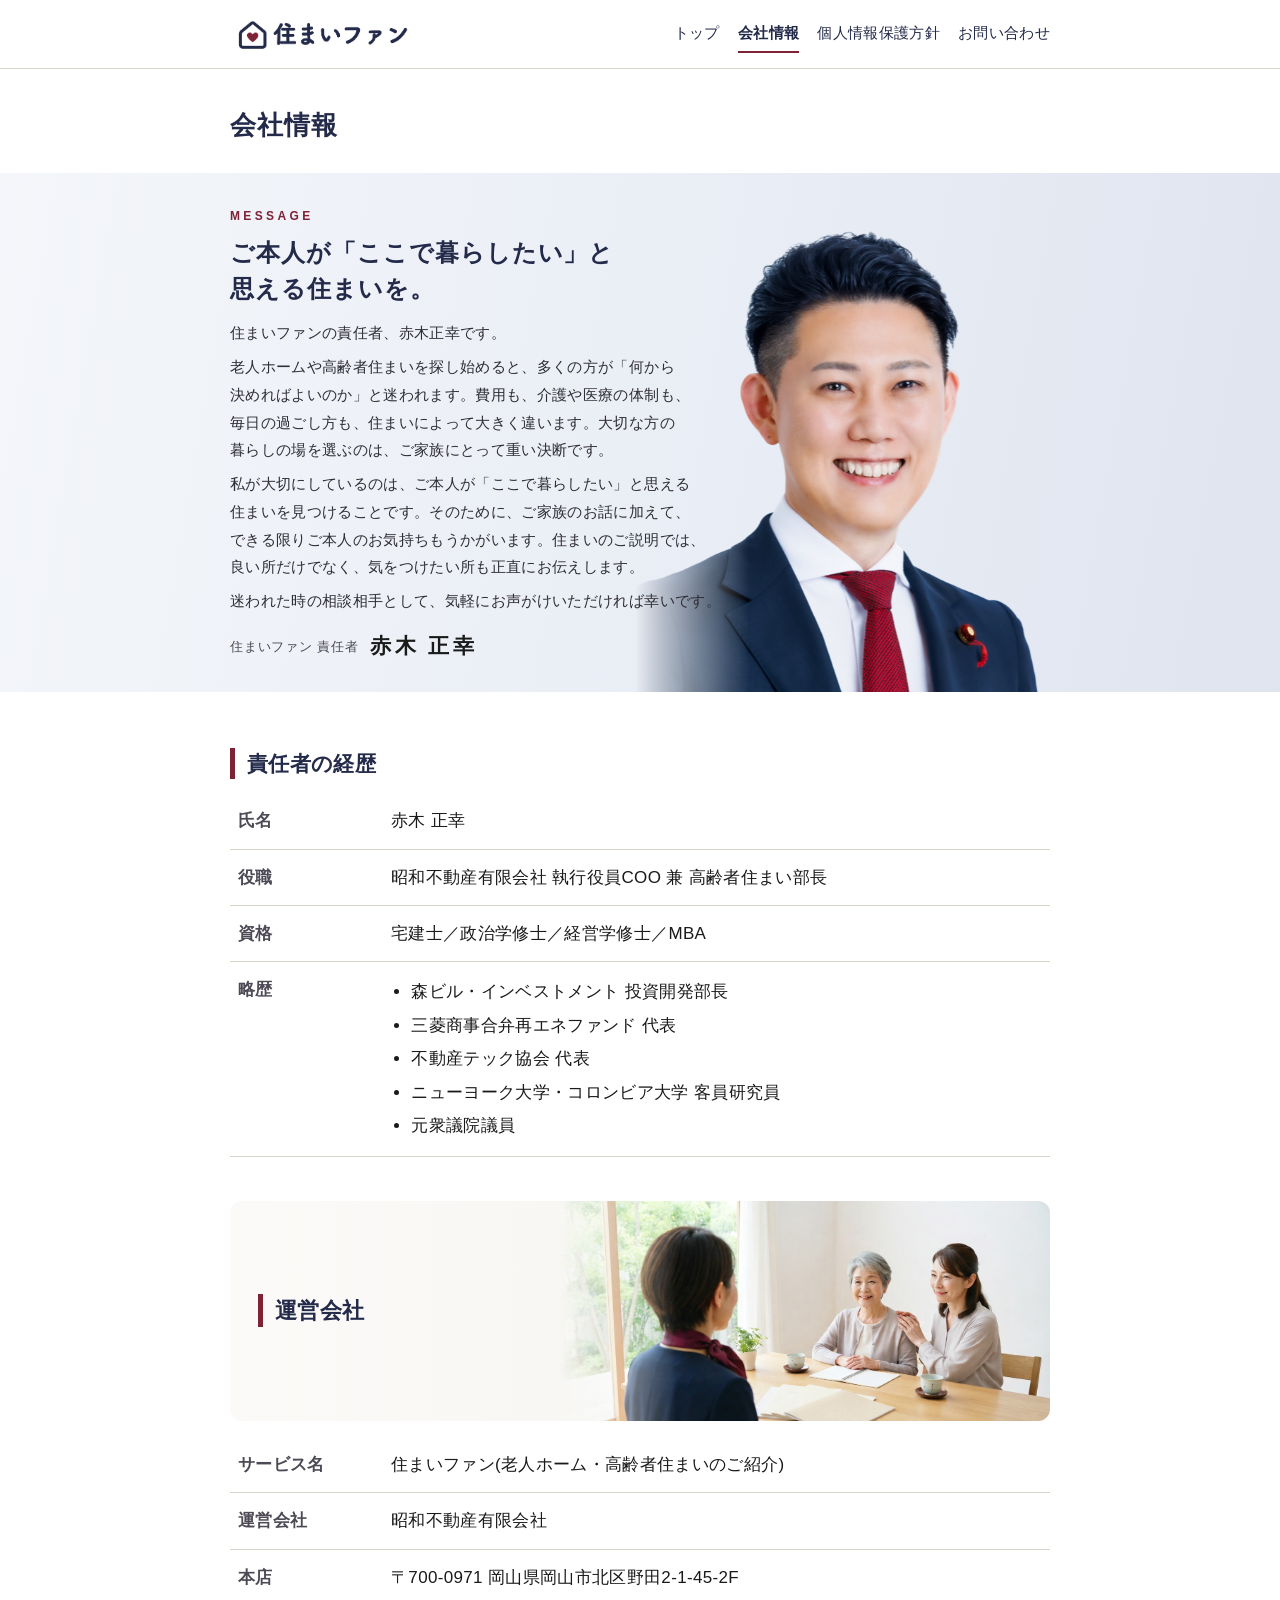
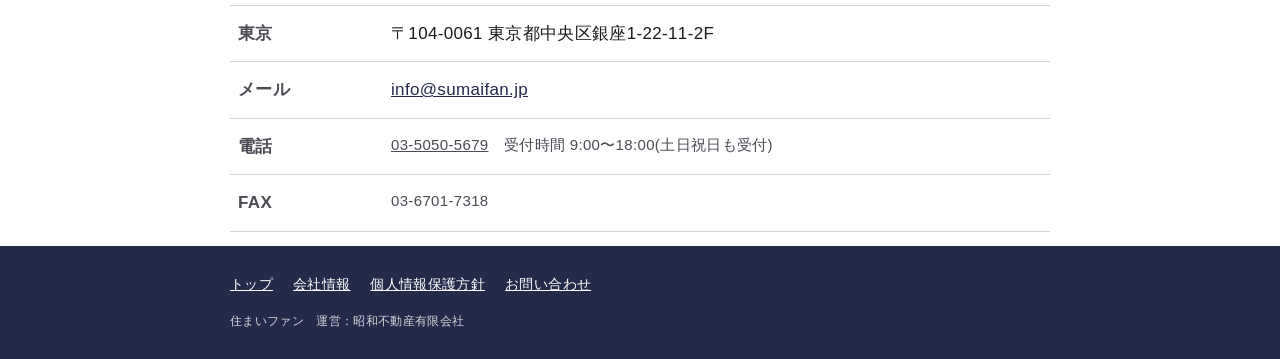
==== company.html @ d3104ee0 "住まいファン 公開(トップ・会社情報・個人情報保護方針・お問い合わせ)" ====
<!doctype html>
<html lang="ja">
<head>
<meta charset="utf-8">
<meta name="viewport" content="width=device-width,initial-scale=1">
<title>会社情報｜住まいファン</title>
<meta name="description" content="住まいファンを運営する昭和不動産有限会社の会社情報と、責任者の紹介です。">
<meta property="og:type" content="article">
<meta property="og:site_name" content="住まいファン">
<meta property="og:title" content="会社情報｜住まいファン">
<meta property="og:description" content="住まいファンを運営する昭和不動産有限会社の会社情報と、責任者の紹介です。">
<meta property="og:url" content="https://sumaifan.jp/company.html">
<meta property="og:image" content="https://sumaifan.jp/og.jpg">
<meta property="og:image:width" content="1200">
<meta property="og:image:height" content="630">
<meta property="og:locale" content="ja_JP">
<meta name="twitter:card" content="summary_large_image">
<link rel="icon" href="favicon.svg" type="image/svg+xml">
<link rel="stylesheet" href="style.css?v=h7">
</head>
<body>
<header class="site-header">
  <div class="wrap">
    <a class="brand" href="index.html"><img src="logo.png" alt="住まいファン" width="190" height="40"></a>
    <nav class="nav" aria-label="サイト内">
      <a href="index.html">トップ</a>
      <a href="company.html" aria-current="page">会社情報</a>
      <a href="privacy.html">個人情報保護方針</a>
      <a href="contact.html">お問い合わせ</a>
    </nav>
  </div>
</header>

<div class="page-title page-title-plain"><div class="wrap"><h1>会社情報</h1></div></div>

<section class="mb" aria-label="ごあいさつ">
  <div class="mb-in">
    <img class="mb-photo" src="akagi_bust.png" alt="責任者 赤木正幸の写真" width="733" height="735">
    <div class="mb-text">
      <span class="msg-label">MESSAGE</span>
      <h2 class="msg-lead"><span class="nw">ご本人が「ここで暮らしたい」と</span><span class="nw">思える住まいを。</span></h2>
      <div class="msg-body">
      <p>住まいファンの責任者、赤木正幸です。</p>
      <p>老人ホームや高齢者住まいを探し始めると、多くの方が「何から決めればよいのか」と迷われます。費用も、介護や医療の体制も、毎日の過ごし方も、住まいによって大きく違います。大切な方の暮らしの場を選ぶのは、ご家族にとって重い決断です。</p>
      <p>私が大切にしているのは、ご本人が「ここで暮らしたい」と思える住まいを見つけることです。そのために、ご家族のお話に加えて、できる限りご本人のお気持ちもうかがいます。住まいのご説明では、良い所だけでなく、気をつけたい所も正直にお伝えします。</p>
      <p>迷われた時の相談相手として、気軽にお声がけいただければ幸いです。</p>
      </div>
      <p class="msg-sign">住まいファン 責任者<b>赤木 正幸</b></p>
    </div>
  </div>
</section>

<main>
  <div class="wrap">

    <section>
      <h2>責任者の経歴</h2>
      <table class="info">
        <tr><th>氏名</th><td>赤木 正幸</td></tr>
        <tr><th>役職</th><td>昭和不動産有限会社 執行役員COO 兼 高齢者住まい部長</td></tr>
        <tr><th>資格</th><td>宅建士／政治学修士／経営学修士／MBA</td></tr>
        <tr><th>略歴</th><td>
          <ul>
            <li>森ビル・インベストメント 投資開発部長</li>
            <li>三菱商事合弁再エネファンド 代表</li>
            <li>不動産テック協会 代表</li>
            <li>ニューヨーク大学・コロンビア大学 客員研究員</li>
            <li>元衆議院議員</li>
          </ul>
        </td></tr>
      </table>
    </section>

    <section>
      <div class="photo-head photo-head-consult">
        <img src="consult.jpg" alt="相談員が、ご本人とご家族のお話をうかがっている様子" loading="lazy">
        <h2>運営会社</h2>
      </div>
      <table class="info">
        <tr><th>サービス名</th><td>住まいファン(老人ホーム・高齢者住まいのご紹介)</td></tr>
        <tr><th>運営会社</th><td>昭和不動産有限会社</td></tr>
        <tr><th>本店</th><td>〒700-0971 岡山県岡山市北区野田2-1-45-2F</td></tr>
        <tr><th>東京</th><td>〒104-0061 東京都中央区銀座1-22-11-2F</td></tr>
        <tr><th>メール</th><td><span data-m="cGoubmFmaWFtdXNAb2ZuaQ==">(メールアドレスは、ブラウザのJavaScriptを有効にすると表示されます)</span></td></tr>
        <tr><th>電話</th><td class="sub"><a href="tel:0350505679">03-5050-5679</a>　受付時間 9:00〜18:00(土日祝日も受付)</td></tr>
        <tr><th>FAX</th><td class="sub">03-6701-7318</td></tr>
      </table>
    </section>

  </div>
</main>

<footer class="site-footer">
  <div class="wrap">
    <nav aria-label="フッター">
      <a href="index.html">トップ</a>
      <a href="company.html">会社情報</a>
      <a href="privacy.html">個人情報保護方針</a>
      <a href="contact.html">お問い合わせ</a>
    </nav>
    <small>住まいファン　運営：昭和不動産有限会社</small>
  </div>
</footer>
<script src="mail.js?v=2"></script>
</body>
</html>
---- style.css ----
:root{
  --navy:#232a4a;
  --wine:#7e2236;
  --cream:#f6f1e7;
  --ink:#1a1a1a;
  --sub:#4d4a55;
  --line:#d9d4ca;
  --bg:#ffffff;
}
*{box-sizing:border-box}
html{-webkit-text-size-adjust:100%}
body{margin:0;background:var(--bg);color:var(--ink);
  font-family:"Hiragino Sans","Hiragino Kaku Gothic ProN","Noto Sans JP","Yu Gothic",Meiryo,sans-serif;
  font-size:17px;line-height:1.85;letter-spacing:.02em}
a{color:var(--navy)}
img{max-width:100%;height:auto}
.wrap{max-width:860px;margin:0 auto;padding:0 20px}

/* ヘッダー */
.site-header{border-bottom:1px solid var(--line);background:#fff}
.site-header .wrap{display:flex;align-items:center;justify-content:space-between;gap:10px 16px;padding-top:14px;padding-bottom:14px;flex-wrap:wrap}
.brand{display:block;line-height:0}
.brand img{height:40px;width:auto}
.nav{display:flex;gap:4px 18px;flex-wrap:wrap;font-size:15px}
.nav a{text-decoration:none;color:var(--navy);padding:4px 0;border-bottom:2px solid transparent}
.nav a[aria-current="page"]{border-bottom-color:var(--wine);font-weight:600}

/* 見出しの帯 */
.hero{background:var(--navy);color:#fff;position:relative;overflow:hidden}
.hero::after{content:"";position:absolute;right:0;top:0;bottom:0;width:10px;background:var(--wine)}
.hero .wrap{padding-top:44px;padding-bottom:44px}
.hero .svc{color:#f1cdd3;font-size:15px;letter-spacing:.08em;margin:0 0 8px}
.hero h1{font-size:28px;line-height:1.5;margin:0 0 12px;letter-spacing:.04em}
.hero p{margin:0;opacity:.95}
.nw{display:inline-block}
.page-title{background:var(--cream);border-bottom:1px solid var(--line)}
.page-title .wrap{padding-top:28px;padding-bottom:24px}
.page-title h1{margin:0;font-size:26px;color:var(--navy);letter-spacing:.04em}

/* 本文 */
main{padding:12px 0 56px}
section{margin-top:40px}
h2{font-size:21px;color:var(--navy);margin:0 0 14px;padding-left:12px;border-left:5px solid var(--wine);line-height:1.5}
h3{font-size:18px;color:var(--navy);margin:28px 0 8px}
p{margin:0 0 14px}
ul,ol{margin:0 0 14px;padding-left:1.5em}
li{margin:2px 0}

/* 相談の流れ */
.steps{list-style:none;padding:0;margin:0;counter-reset:s;display:grid;gap:10px}
.steps li{counter-increment:s;display:flex;gap:14px;align-items:flex-start;background:var(--cream);border-radius:8px;padding:14px 16px;margin:0}
.steps li::before{content:counter(s);flex:0 0 32px;height:32px;border-radius:50%;background:var(--navy);color:#fff;font-weight:700;display:flex;align-items:center;justify-content:center;font-size:15px;margin-top:2px}
.steps b{display:block;color:var(--navy)}

/* 表 */
table.info{width:100%;border-collapse:collapse;margin:0 0 14px}
table.info th,table.info td{border-bottom:1px solid var(--line);padding:12px 8px;text-align:left;vertical-align:top}
table.info th{width:9em;color:var(--sub);font-weight:600;white-space:nowrap}
table.info ul{margin:0;padding-left:1.2em}

/* 連絡先の箱 */
.contact-box{border:2px solid var(--navy);border-radius:10px;padding:20px 22px;margin:0 0 14px}
.contact-box dl{margin:0;display:grid;grid-template-columns:auto 1fr;gap:6px 18px}
.contact-box dt{color:var(--sub);font-weight:600}
.contact-box dd{margin:0;font-size:19px;word-break:break-all}
.contact-box dd.small{font-size:16px}

.note{font-size:15px;color:var(--sub)}

/* 公開前に埋める所の印 */
.todo{background:#fff3b0;color:#5a4500;border:1px dashed #c9a400;border-radius:3px;padding:0 4px;font-size:.92em}

/* フッター */
.site-footer{background:var(--navy);color:#fff;font-size:14px}
.site-footer .wrap{padding-top:26px;padding-bottom:26px}
.site-footer nav{display:flex;flex-wrap:wrap;gap:6px 20px;margin-bottom:10px}
.site-footer a{color:#fff}
.site-footer small{opacity:.8}

@media (max-width:600px){
  body{font-size:16px}
  .wrap{padding:0 16px}
  .brand img{height:32px}
  .hero h1{font-size:23px}
  .page-title h1{font-size:22px}
  h2{font-size:19px}
  table.info th,table.info td{display:block;width:auto;white-space:normal;padding:4px 4px}
  table.info th{padding-top:12px;border-bottom:none}
  .contact-box{padding:16px}
  .contact-box dl{grid-template-columns:1fr;gap:0}
  .contact-box dd{margin-bottom:10px}
}

/* 写真入りの見出し(10/20) */
.hero-photo{background:#2b3150 url(hero.jpg) center right/cover no-repeat}
.hero-photo::before{content:"";position:absolute;inset:0;background:linear-gradient(90deg,rgba(35,42,74,.88) 0%,rgba(35,42,74,.72) 42%,rgba(35,42,74,.15) 75%,rgba(35,42,74,0) 100%)}
.hero-photo .wrap{position:relative;z-index:1;padding-top:72px;padding-bottom:72px}
.hero-photo h1,.hero-photo p{max-width:30em;text-shadow:0 1px 3px rgba(0,0,0,.25)}

/* 流れの絵 */
.ico{width:30px;height:30px;flex:0 0 30px;fill:none;stroke:var(--navy);stroke-width:1.7;stroke-linecap:round;stroke-linejoin:round}
.ico .ac{fill:var(--wine);stroke:none}
.steps li{align-items:center}
.steps li .ico{margin-left:-2px}

/* 3つの欄(横長の段) */
.cards{display:grid;grid-template-columns:1fr;gap:12px}
.card{display:flex;gap:18px;align-items:flex-start;background:#fff;border:1px solid var(--line);border-left:5px solid var(--wine);border-radius:10px;padding:18px 20px}
.card .ico{width:40px;height:40px;flex:0 0 40px;stroke:var(--wine);margin-top:2px}
.card h3{margin:0 0 6px;font-size:18px;line-height:1.5;color:var(--navy)}
.card p{margin:0;font-size:16px;line-height:1.8}

/* 連絡先の帯 */
.band{background:var(--cream);border-radius:12px;padding:28px 24px}
.band .contact-box{background:#fff}

@media (max-width:600px){
  .hero-photo{background-position:70% center}
  .hero-photo::before{background:linear-gradient(180deg,rgba(35,42,74,.62) 0%,rgba(35,42,74,.5) 100%)}
  .hero-photo .wrap{padding-top:48px;padding-bottom:48px}
  .card{gap:14px;padding:16px}
  .card .ico{width:32px;height:32px;flex-basis:32px}
  .band{padding:22px 16px}
}

/* 流れ(つながった形。10/20) */
.flow{list-style:none;margin:8px 0 0;padding:0;counter-reset:f;position:relative}
.flow li{counter-increment:f;position:relative;padding:0 0 22px 56px;margin:0}
.flow li::before{content:counter(f);position:absolute;left:0;top:0;width:36px;height:36px;border-radius:50%;background:#fff;border:2px solid var(--wine);color:var(--wine);font-weight:700;font-size:16px;display:flex;align-items:center;justify-content:center;z-index:1}
.flow li::after{content:"";position:absolute;left:17px;top:36px;bottom:0;width:2px;background:#e3c9ce}
.flow li:last-child{padding-bottom:0}
.flow li:last-child::after{display:none}
.flow b{display:block;color:var(--navy);font-size:17px;line-height:1.5;padding-top:5px;margin-bottom:2px}
.flow div{color:#3c3a44}

/* 明るい写真の見出し(10/20) */
.hero-light{position:relative;background:#f7f5f0 url(hero.jpg) right center/cover no-repeat;overflow:hidden}
.hero-light::before{content:"";position:absolute;inset:0;background:linear-gradient(90deg,rgba(255,255,255,.94) 0%,rgba(255,255,255,.86) 38%,rgba(255,255,255,.25) 64%,rgba(255,255,255,0) 80%)}
.hero-light .wrap{position:relative;z-index:1;padding-top:72px;padding-bottom:72px}
.hero-light .svc{color:var(--wine);font-size:15px;letter-spacing:.08em;margin:0 0 8px;font-weight:600}
.hero-light h1{font-size:30px;line-height:1.5;margin:0 0 14px;letter-spacing:.04em;color:var(--navy);max-width:16em}
.hero-light p{margin:0;max-width:27em;color:#2f2d36}
@media (max-width:600px){
  .hero-light{background:#fff url(hero.jpg) center bottom/100% auto no-repeat}
  .hero-light::before{background:linear-gradient(180deg,#fff 0%,#fff 55%,rgba(255,255,255,0) 72%)}
  .hero-light .wrap{padding-top:36px;padding-bottom:62vw}
  .hero-light h1{font-size:23px}
  .flow li{padding-left:50px}
}

/* 流れ(同じ大きさの枠を並べる。LIFULL介護の形を参考。10/20) */
.flow-cards{list-style:none;margin:8px 0 0;padding:0;display:grid;grid-template-columns:repeat(3,1fr);gap:14px}
.flow-cards li{margin:0;background:#fff;border:1px solid var(--line);border-radius:10px;padding:16px 16px 18px;display:flex;flex-direction:column}
.flow-cards .no{align-self:flex-start;background:var(--wine);color:#fff;font-size:12px;font-weight:700;letter-spacing:.08em;border-radius:4px;padding:2px 8px;margin-bottom:10px}
.flow-cards b{color:var(--navy);font-size:17px;line-height:1.5;margin-bottom:6px}
.flow-cards p{margin:0;font-size:15px;line-height:1.75;color:#3c3a44}
@media (max-width:760px){.flow-cards{grid-template-columns:repeat(2,1fr)}}
@media (max-width:600px){.flow-cards{grid-template-columns:1fr;gap:10px}.flow-cards li{padding:14px 16px}}

/* 3つのステップ(スーモカウンター・楽天銀行の形を参考。10/20) */
.step3{list-style:none;margin:10px 0 0;padding:0;display:grid;grid-template-columns:1fr 1fr 1fr;gap:34px}
.step3 li{position:relative;margin:0;background:#fff;border:1px solid var(--line);border-radius:12px;padding:20px 18px;text-align:center}
.step3 li:not(:last-child)::after{content:"";position:absolute;right:-24px;top:50%;width:14px;height:14px;border-top:3px solid var(--wine);border-right:3px solid var(--wine);transform:translateY(-50%) rotate(45deg)}
.step3 .n{display:inline-flex;align-items:center;justify-content:center;width:34px;height:34px;border-radius:50%;background:var(--wine);color:#fff;font-weight:700;font-size:16px}
.step3 b{display:block;margin:8px 0 6px;color:var(--navy);font-size:19px}
.step3 p{margin:0;font-size:15px;line-height:1.75;text-align:left;color:#3c3a44}
.after{margin:16px 0 0;padding:12px 16px;background:var(--cream);border-radius:8px;font-size:15px}
@media (max-width:600px){
  .step3{grid-template-columns:1fr;gap:30px}
  .step3 li:not(:last-child)::after{right:auto;left:50%;top:auto;bottom:-22px;transform:translateX(-50%) rotate(135deg)}
}

/* ステップの後の写真(10/20) */
.photo-band{margin:40px 0 0}
.photo-band img{display:block;width:100%;height:auto;aspect-ratio:1376/606;object-fit:cover;border-radius:12px}
@media (max-width:600px){.photo-band{margin-top:32px}.photo-band img{aspect-ratio:4/3;object-position:30% center}}

/* 3つの段をまとめる見出しの帯(写真入り。10/20) */
.promise-head{position:relative;height:220px;border-radius:12px;overflow:hidden;background:#f3efe8 url(family_walk.jpg) 70% 40%/cover no-repeat;margin-bottom:16px;display:flex;align-items:center}
.promise-head::before{content:"";position:absolute;inset:0;background:linear-gradient(90deg,rgba(255,255,255,.93) 0%,rgba(255,255,255,.8) 30%,rgba(255,255,255,0) 52%)}
.promise-head h2{position:relative;margin:0 0 0 28px;border-left:5px solid var(--wine);padding-left:12px;font-size:22px}
@media (max-width:600px){
  .promise-head{height:auto;flex-direction:column;align-items:stretch;background:none}
  .promise-head::before{display:none}
  .promise-head h2{margin:0 0 12px;font-size:19px}
  .promise-head::after{content:"";display:block;height:170px;border-radius:12px;background:url(family_walk.jpg) 70% 40%/cover no-repeat}
}

/* 連絡先の帯(LIFULL介護・笑美面・スーモカウンター・ベリーベストの形を参考。10/20) */
.cta{background:var(--cream);border-top:1px solid var(--line);margin-top:48px}
.cta .wrap{padding-top:44px;padding-bottom:44px}
.cta h2{text-align:center;border:none;padding:0;font-size:24px;margin-bottom:10px}
.cta-lead{text-align:center;margin:0 auto 24px;max-width:42em}
.cta-grid{display:grid;grid-template-columns:1fr 1fr;gap:18px}
.cta-card{background:#fff;border:1px solid var(--line);border-radius:12px;padding:22px 22px 24px;display:flex;flex-direction:column;align-items:center;text-align:center}
.cta-tag{background:#f6e7ea;color:var(--wine);font-size:13px;font-weight:700;border-radius:999px;padding:3px 12px}
.cta-card h3{display:flex;align-items:center;gap:8px;margin:12px 0 8px;font-size:19px;color:var(--navy)}
.cta-ico{width:24px;height:24px;fill:none;stroke:var(--wine);stroke-width:1.8;stroke-linecap:round;stroke-linejoin:round}
.cta-main{margin:0 0 4px;font-size:19px;font-weight:600;word-break:break-all}
.cta-tel{font-size:28px;letter-spacing:.04em;color:var(--navy)}
.cta-sub{margin:0;font-size:14px;color:var(--sub)}
.cta-btn{margin-top:auto;display:block;width:100%;max-width:280px;background:var(--wine);color:#fff;text-decoration:none;font-weight:700;border-radius:999px;padding:12px 16px}
.cta-card p:last-of-type{margin-bottom:18px}
.cta-btn:hover{opacity:.9}
.cta .note{text-align:center;margin:20px 0 0}
main{padding-bottom:0}
@media (max-width:600px){
  .cta .wrap{padding-top:32px;padding-bottom:32px}
  .cta h2{font-size:20px}
  .cta-lead{text-align:left}
  .cta-lead br.pc{display:none}
  .cta-grid{grid-template-columns:1fr}
  .cta-tel{font-size:25px}
}

/* メールを主にし、電話は1行に控える(笑美面の問い合わせページ・スーモカウンターの形を参考。10/20) */
.cta-mail{max-width:520px;margin:0 auto;background:#fff;border:1px solid var(--line);border-radius:12px;padding:24px 22px 26px;display:flex;flex-direction:column;align-items:center;text-align:center}
.cta-mail h3{display:flex;align-items:center;gap:8px;margin:12px 0 8px;font-size:20px;color:var(--navy)}
.cta-mail .cta-main{margin-bottom:18px}
.cta-tel-line{text-align:center;margin:18px 0 0;font-size:14px;color:var(--sub)}
.cta-tel-line a{color:var(--sub)}

/* 電話は枠を残し、メールより控えめに見せる(10/20) */
.cta-tag-sub{background:#eef0f4;color:var(--sub)}
.cta-card-sub .cta-main{font-size:19px;color:var(--ink)}
.cta-btn-sub{background:#fff;color:var(--wine);border:2px solid var(--wine);padding:10px 16px}

/* 入居後の一文を、3つのステップに続く段として見せる(笑美面の「STEP 7 ご入居後サポート」を参考。10/20) */
.after-box{position:relative;margin-top:20px;display:flex;align-items:center;gap:18px;background:#fff;border:2px solid var(--wine);border-radius:12px;padding:18px 22px}
.after-box::before{content:none;position:absolute;left:50%;top:-24px;width:14px;height:14px;border-top:3px solid var(--wine);border-right:3px solid var(--wine);transform:translateX(-50%) rotate(135deg)}
.after-tag{flex:0 0 auto;background:var(--wine);color:#fff;font-weight:700;font-size:15px;border-radius:999px;padding:6px 16px}
.after-box b{display:block;color:var(--navy);font-size:19px;margin-bottom:2px}
.after-box p{margin:0;font-size:15px;line-height:1.75;color:#3c3a44}
@media (max-width:600px){
  .after-box{flex-direction:column;align-items:flex-start;gap:10px;padding:16px}
  .after-box{margin-top:30px}
  .after-box::before{content:"";top:-22px}
}
.after-box>p{font-size:17px;font-weight:600;color:var(--navy);line-height:1.7}

/* 全体の微修正(10/20) */
/* 日本語を文節の切れ目で折り返す(「ご/本人」「日時/は」のような折れ方を防ぐ) */
h1,h2,h3,p,li,dd,b{word-break:auto-phrase;text-wrap:pretty}
/* 角の丸みをそろえる */
.flow-cards li,.card,.step3 li,.after-box,.cta-card,.promise-head,.hero-light{border-radius:12px}
.hero-light{border-radius:0}
/* 一番上の文の幅を広げ、折り返しを減らす */
.hero-light p{max-width:30em}
/* 3つのステップ：枠の中を少し広くし、矢印の間を詰める */
.step3{gap:28px}
.step3 li{padding:20px 16px}
.step3 li:not(:last-child)::after{right:-21px}
/* 3つの段：左の線を細く */
.card{border-left-width:4px}
/* 見出しの上の余白をそろえる */
section{margin-top:44px}
.promise{margin-top:40px}
@media (max-width:600px){
  .nav{gap:4px 14px;font-size:14px}
  section{margin-top:36px}
}
/* 幅の狭い枠の中は、文節で折ると行が短く切れすぎるため、通常の折り返しにする */
.step3 p,.card p,.cta-card p{word-break:normal;text-wrap:wrap}

/* 会社情報：ごあいさつの帯(背景を消した写真を、帯の下端にそろえる。ベネッセスタイルケア・GA technologies の形を参考。10/20) */
/* ページ名は色の帯にせず白地に置き、ごあいさつの帯とぶつけない(ベネッセスタイルケア・GA technologies の形。10/20) */
.page-title-plain{background:#fff;border-bottom:none}
.page-title-plain .wrap{padding-top:32px;padding-bottom:24px}
/* あいさつの本文も帯の中に入れ、文を写真に重ねて帯を短くする(トップの一番上の写真と同じ重ね方。10/20) */
.mb{position:relative;overflow:hidden;margin:0;background:linear-gradient(100deg,#f4f6fa 0%,#e9edf5 55%,#dfe4ef 100%)}
.mb-in{position:relative;max-width:860px;margin:0 auto;padding:0 20px}
/* 写真は帯の高さいっぱいに右下へ置く。文がかかる左側(肩のあたり)は、帯の色へ薄めて文を読みやすくする */
.mb-photo{position:absolute;z-index:0;right:-10px;bottom:0;height:100%;max-height:520px;width:auto;
  -webkit-mask-image:linear-gradient(to right,transparent 0%,transparent 14%,#000 36%);mask-image:linear-gradient(to right,transparent 0%,transparent 14%,#000 36%)}
.mb-text{position:relative;z-index:1;max-width:61%;padding:32px 0 26px}
.msg-label{display:block;color:var(--wine);font-size:12px;font-weight:700;letter-spacing:.28em;margin:0 0 8px}
.mb h2.msg-lead{font-size:24px;line-height:1.5;color:var(--navy);font-weight:700;letter-spacing:.04em;margin:0 0 12px;padding:0;border:none}
.msg-body{font-size:15px;line-height:1.85;color:#2f2d36}
.msg-body p{margin:0 0 6px}
.msg-sign{margin:12px 0 0;color:var(--sub);font-size:13px;letter-spacing:.06em}
.msg-sign b{display:inline-block;color:var(--ink);font-size:21px;letter-spacing:.16em;font-weight:600;margin-left:12px;vertical-align:-2px}
/* 幅の狭い画面：写真は右上に置き、見出しを写真の左に並べる。本文は写真の下側(服のあたりを帯の色へ薄めた所)に重ねる */
@media (max-width:760px){
  .page-title-plain .wrap{padding-top:28px;padding-bottom:20px}
  .mb-in{padding:0 16px}
  .mb-photo{top:0;bottom:auto;right:-14px;height:clamp(220px,46vw,300px);max-height:none;
    -webkit-mask-image:linear-gradient(to bottom,#000 52%,transparent 88%);mask-image:linear-gradient(to bottom,#000 52%,transparent 88%)}
  .mb-text{max-width:none;padding:22px 0 22px}
  .msg-label{font-size:11px}
  .mb h2.msg-lead{font-size:19px;max-width:52%;margin-bottom:24px}
  .msg-body{font-size:14.5px;line-height:1.8}
  .msg-sign{font-size:12px}
  .msg-sign b{font-size:19px}
}
@media (min-width:521px) and (max-width:760px){
  .mb h2.msg-lead{font-size:22px;margin-bottom:26px}
}
table.info td.sub,table.info td.sub a{color:var(--sub);font-size:15px}

/* 運営会社の表の上の写真(ほけんの窓口の「表の真上に写真」、みんかいの「相談員と本人・家族の場面」を参考。角の丸みはトップの写真の帯にそろえる。10/20) */
.company-photo{margin:0 0 18px}
.company-photo img{display:block;width:100%;height:280px;object-fit:cover;object-position:50% 45%;border-radius:12px}
@media (max-width:600px){.company-photo img{height:auto;aspect-ratio:16/10;object-position:55% 50%}}
/* 表の上の写真に、うっすらぼかしをかけ、顔をはっきりさせない(トップの写真と見え方をそろえる。10/20) */
.company-photo{position:relative;overflow:hidden;border-radius:12px}
.company-photo img{filter:blur(.75px) brightness(1.03);transform:scale(1.012)}
/* トップの一番上の写真と同じく、白をうっすら重ねてやわらげる */
.company-photo::after{content:"";position:absolute;inset:0;background:rgba(255,255,255,.10);pointer-events:none}
/* 上のメニューを、どのページでも画面の上に固定する(10/20) */
.site-header{position:sticky;top:0;z-index:100;background:rgba(255,255,255,.96);-webkit-backdrop-filter:blur(6px);backdrop-filter:blur(6px)}
/* 方針ページ：最初の前文を、会社情報のごあいさつの帯と同じ色の帯に入れる(10/20) */
.lead-band{margin:0;background:linear-gradient(100deg,#f4f6fa 0%,#e9edf5 55%,#dfe4ef 100%)}
.lead-band .wrap{padding-top:30px;padding-bottom:22px}
.lead-band p{margin:0 0 12px;color:#2f2d36}
/* 方針ページ：10章の窓口の枠の中の文字を、本文と同じ大きさ・太さにする(10/20) */
.contact-box-plain dd,.contact-box-plain dd.small{font-size:inherit;font-weight:400}
/* 会社情報・お問い合わせ：写真の中に見出しを置く(トップの「安心してご相談いただくために」と同じ形。ぼかしは会社情報の写真と同じ0.75px。10/20) */
.photo-head{position:relative;height:220px;border-radius:12px;overflow:hidden;margin-bottom:16px;display:flex;align-items:center;background:#f3efe8}
.photo-head img{position:absolute;inset:0;width:100%;height:100%;object-fit:cover;filter:blur(.75px) brightness(1.03);transform:scale(1.012)}
.photo-head::before{content:"";position:absolute;inset:0;z-index:1;background:linear-gradient(90deg,rgba(255,255,255,.93) 0%,rgba(255,255,255,.8) 30%,rgba(255,255,255,0) 52%)}
.photo-head h2{position:relative;z-index:2;margin:0 0 0 28px;border-left:5px solid var(--wine);padding-left:12px;font-size:22px}
/* 相談の写真：左の相談員の後ろ姿に見出しが重なるため、写真を少し大きくして右へ寄せ、ご本人とご家族を右側に見せる */
.photo-head-consult img{object-position:50% 40%;transform:scale(1.25);transform-origin:95% 45%}
.photo-head-tour img{object-position:50% 45%;transform:translateX(7.5%) scale(1.15)}
/* 相談の写真は、左に残る相談員の影が見出しの後ろで透けないよう、左側を少し濃く白くする */
.photo-head-consult::before{background:linear-gradient(90deg,rgba(255,255,255,.96) 0%,rgba(255,255,255,.9) 32%,rgba(255,255,255,0) 54%)}
@media (max-width:600px){
  .photo-head{height:auto;flex-direction:column;align-items:stretch;background:none;overflow:visible}
  .photo-head::before{display:none}
  .photo-head h2{order:-1;margin:0 0 12px;font-size:19px}
  .photo-head img{position:relative;inset:auto;height:170px;border-radius:12px;transform:none}
  .photo-head-consult img{object-position:60% 45%}
}
/* 写真を帯の右側に縮めて置き、人物の頭まで全体を見せる。左は無地の淡い面にして見出しを置く(トップの帯と同じく、写真の左端を淡い面へなじませる。10/20) */
.photo-head{background:linear-gradient(90deg,#fbfaf8 0%,#f5f3ef 100%)}
.photo-head::before{display:none}
.photo-head img,.photo-head-consult img,.photo-head-tour img{left:auto;right:0;width:60%;transform:none;object-fit:cover;
  -webkit-mask-image:linear-gradient(to right,transparent 0%,#000 24%);mask-image:linear-gradient(to right,transparent 0%,#000 24%)}
.photo-head-consult img{object-position:50% 50%}
.photo-head-tour img{object-position:50% 35%}
@media (max-width:600px){
  .photo-head{background:none}
  .photo-head img,.photo-head-consult img,.photo-head-tour img{width:100%;-webkit-mask-image:none;mask-image:none}
  .photo-head-tour img{object-position:50% 30%}
}
/* お問い合わせ：トップの連絡先の帯と同じ枠(メールを主、電話は控えめ)。ページ内では本文の幅に合わせる(10/20) */
.contact-cards{margin:18px 0 10px}
.contact-cards .cta-sub{margin:4px 0 16px;font-size:14px;line-height:1.7;text-align:center}
.contact-cards .cta-card p.cta-main{margin-bottom:4px}
.fax-line{margin:6px 0 0}
.contact-cards .cta-card p.cta-sub{word-break:auto-phrase;text-wrap:pretty}
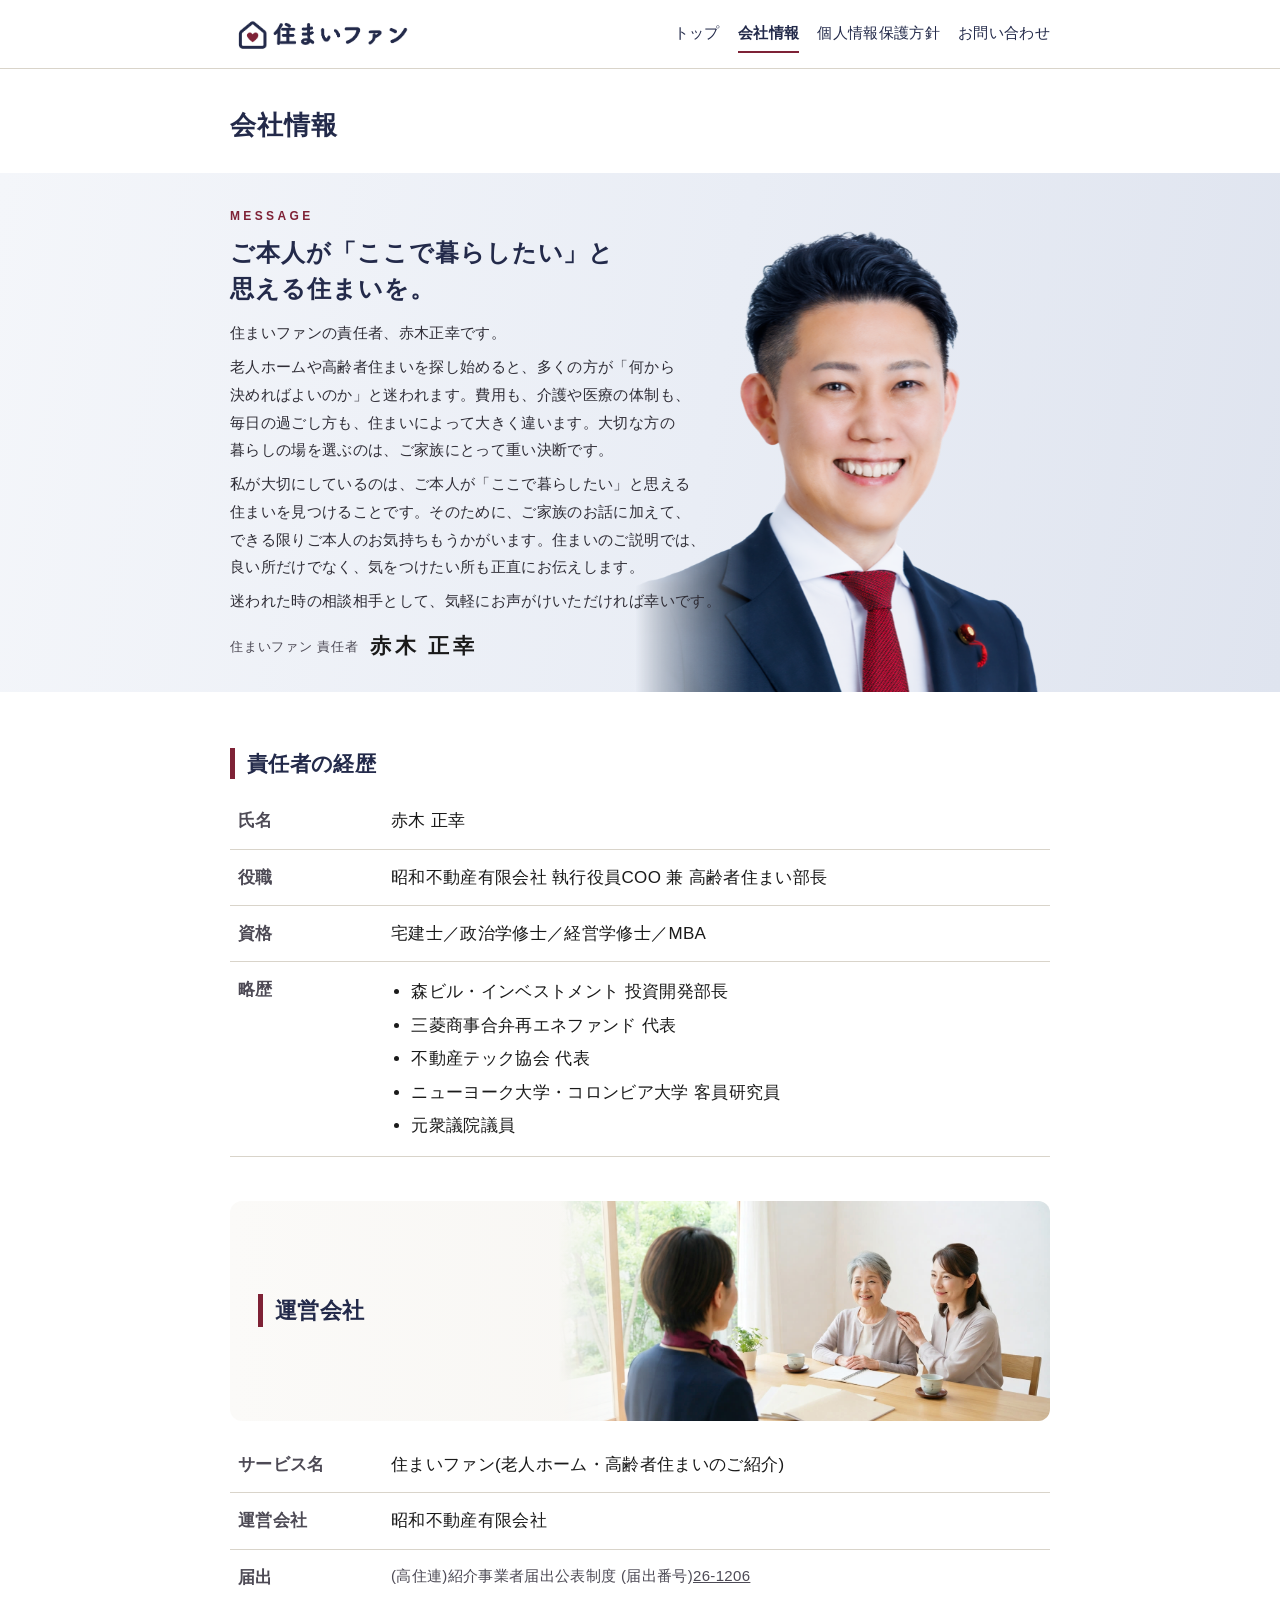
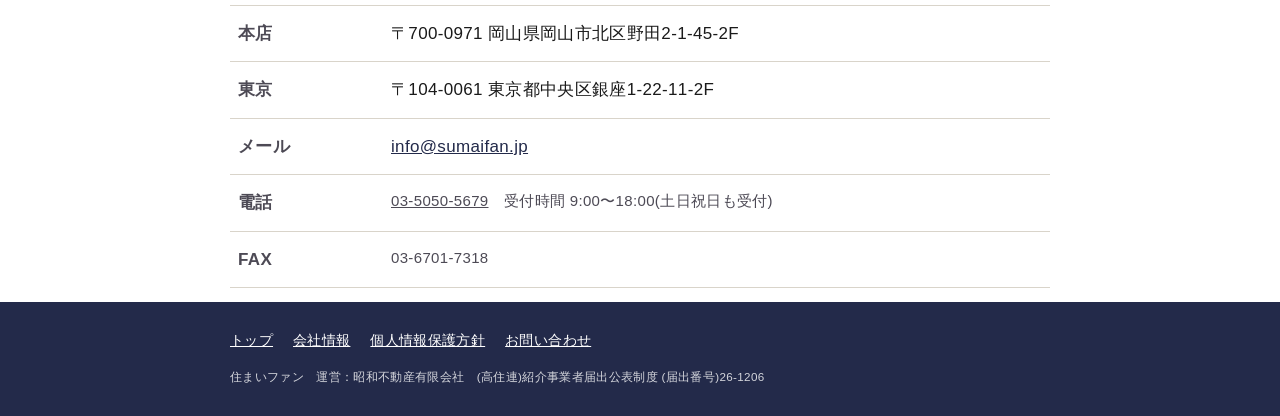
==== commit c359705d: "高住連の届出番号(26-1206)を会社情報の表と全ページのフッターに追加 Co-Authored-By: Claude Opus 5.5 <noreply@anthropic.com>" ====
--- a/company.html
+++ b/company.html
@@ -79,6 +79,7 @@
       <table class="info">
         <tr><th>サービス名</th><td>住まいファン(老人ホーム・高齢者住まいのご紹介)</td></tr>
         <tr><th>運営会社</th><td>昭和不動産有限会社</td></tr>
+        <tr><th>届出</th><td class="sub">(高住連)紹介事業者届出公表制度 (届出番号)<a href="https://koujuren.jp/search_details.php?id=1136" target="_blank" rel="noopener">26-1206</a></td></tr>
         <tr><th>本店</th><td>〒700-0971 岡山県岡山市北区野田2-1-45-2F</td></tr>
         <tr><th>東京</th><td>〒104-0061 東京都中央区銀座1-22-11-2F</td></tr>
         <tr><th>メール</th><td><span data-m="cGoubmFmaWFtdXNAb2ZuaQ==">(メールアドレスは、ブラウザのJavaScriptを有効にすると表示されます)</span></td></tr>
@@ -98,7 +99,7 @@
       <a href="privacy.html">個人情報保護方針</a>
       <a href="contact.html">お問い合わせ</a>
     </nav>
-    <small>住まいファン　運営：昭和不動産有限会社</small>
+    <small>住まいファン　運営：昭和不動産有限会社　(高住連)紹介事業者届出公表制度 (届出番号)26-1206</small>
   </div>
 </footer>
 <script src="mail.js?v=2"></script>
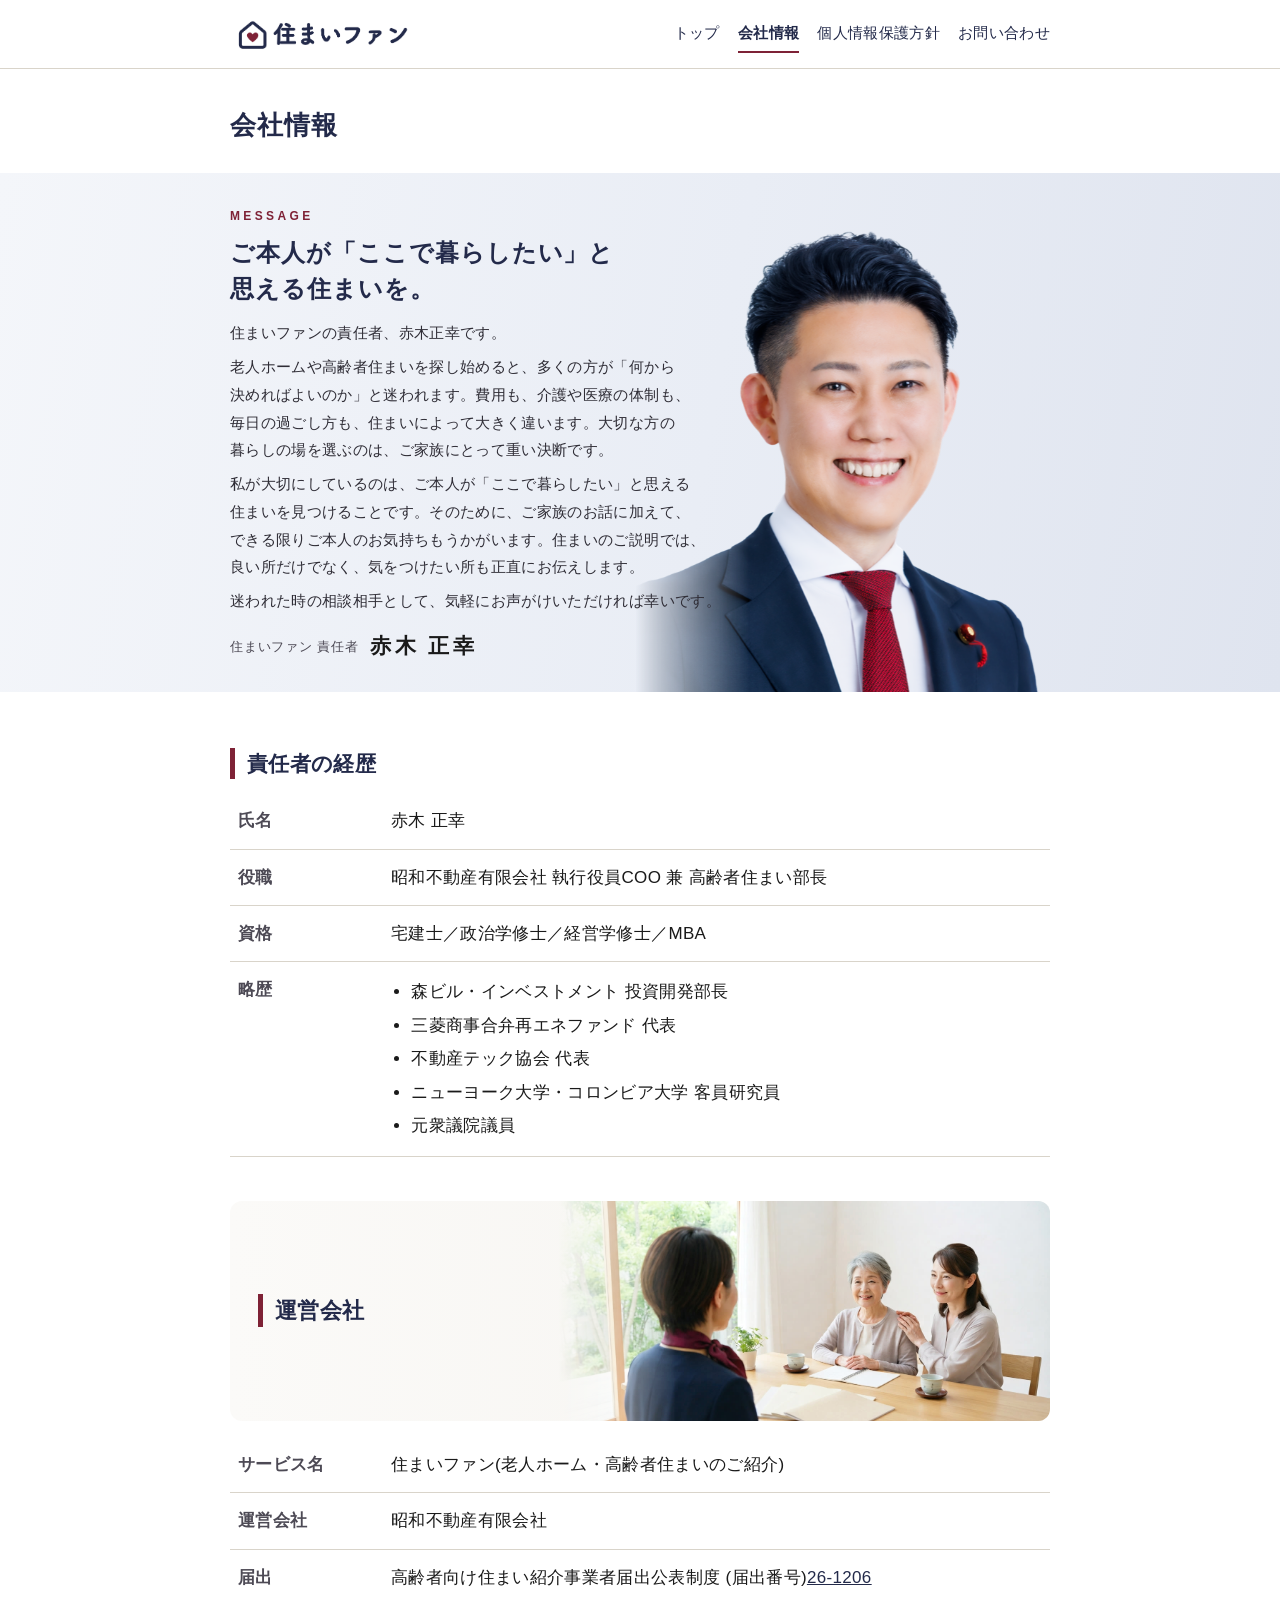
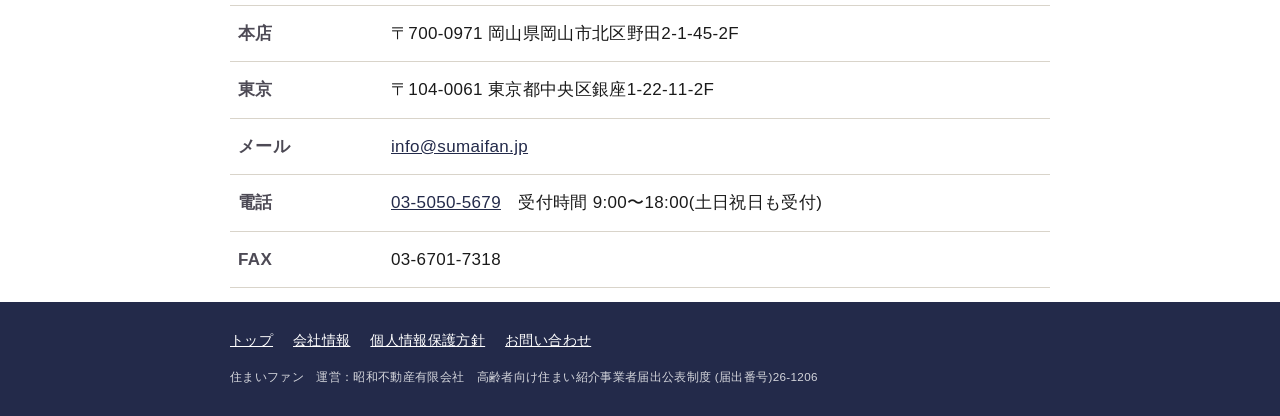
==== commit 1da28cec: "届出番号の表記を高齢者向け住まい紹介事業者届出公表制度に変更、会社情報の表の文字を17pxにそろえる Co-Authored-By: Claude Opus 5.5 <noreply@anthropi" ====
--- a/company.html
+++ b/company.html
@@ -79,12 +79,12 @@
       <table class="info">
         <tr><th>サービス名</th><td>住まいファン(老人ホーム・高齢者住まいのご紹介)</td></tr>
         <tr><th>運営会社</th><td>昭和不動産有限会社</td></tr>
-        <tr><th>届出</th><td class="sub">(高住連)紹介事業者届出公表制度 (届出番号)<a href="https://koujuren.jp/search_details.php?id=1136" target="_blank" rel="noopener">26-1206</a></td></tr>
+        <tr><th>届出</th><td>高齢者向け住まい紹介事業者届出公表制度 (届出番号)<a href="https://koujuren.jp/search_details.php?id=1136" target="_blank" rel="noopener">26-1206</a></td></tr>
         <tr><th>本店</th><td>〒700-0971 岡山県岡山市北区野田2-1-45-2F</td></tr>
         <tr><th>東京</th><td>〒104-0061 東京都中央区銀座1-22-11-2F</td></tr>
         <tr><th>メール</th><td><span data-m="cGoubmFmaWFtdXNAb2ZuaQ==">(メールアドレスは、ブラウザのJavaScriptを有効にすると表示されます)</span></td></tr>
-        <tr><th>電話</th><td class="sub"><a href="tel:0350505679">03-5050-5679</a>　受付時間 9:00〜18:00(土日祝日も受付)</td></tr>
-        <tr><th>FAX</th><td class="sub">03-6701-7318</td></tr>
+        <tr><th>電話</th><td><a href="tel:0350505679">03-5050-5679</a>　受付時間 9:00〜18:00(土日祝日も受付)</td></tr>
+        <tr><th>FAX</th><td>03-6701-7318</td></tr>
       </table>
     </section>
 
@@ -99,7 +99,7 @@
       <a href="privacy.html">個人情報保護方針</a>
       <a href="contact.html">お問い合わせ</a>
     </nav>
-    <small>住まいファン　運営：昭和不動産有限会社　(高住連)紹介事業者届出公表制度 (届出番号)26-1206</small>
+    <small>住まいファン　運営：昭和不動産有限会社　高齢者向け住まい紹介事業者届出公表制度 (届出番号)26-1206</small>
   </div>
 </footer>
 <script src="mail.js?v=2"></script>
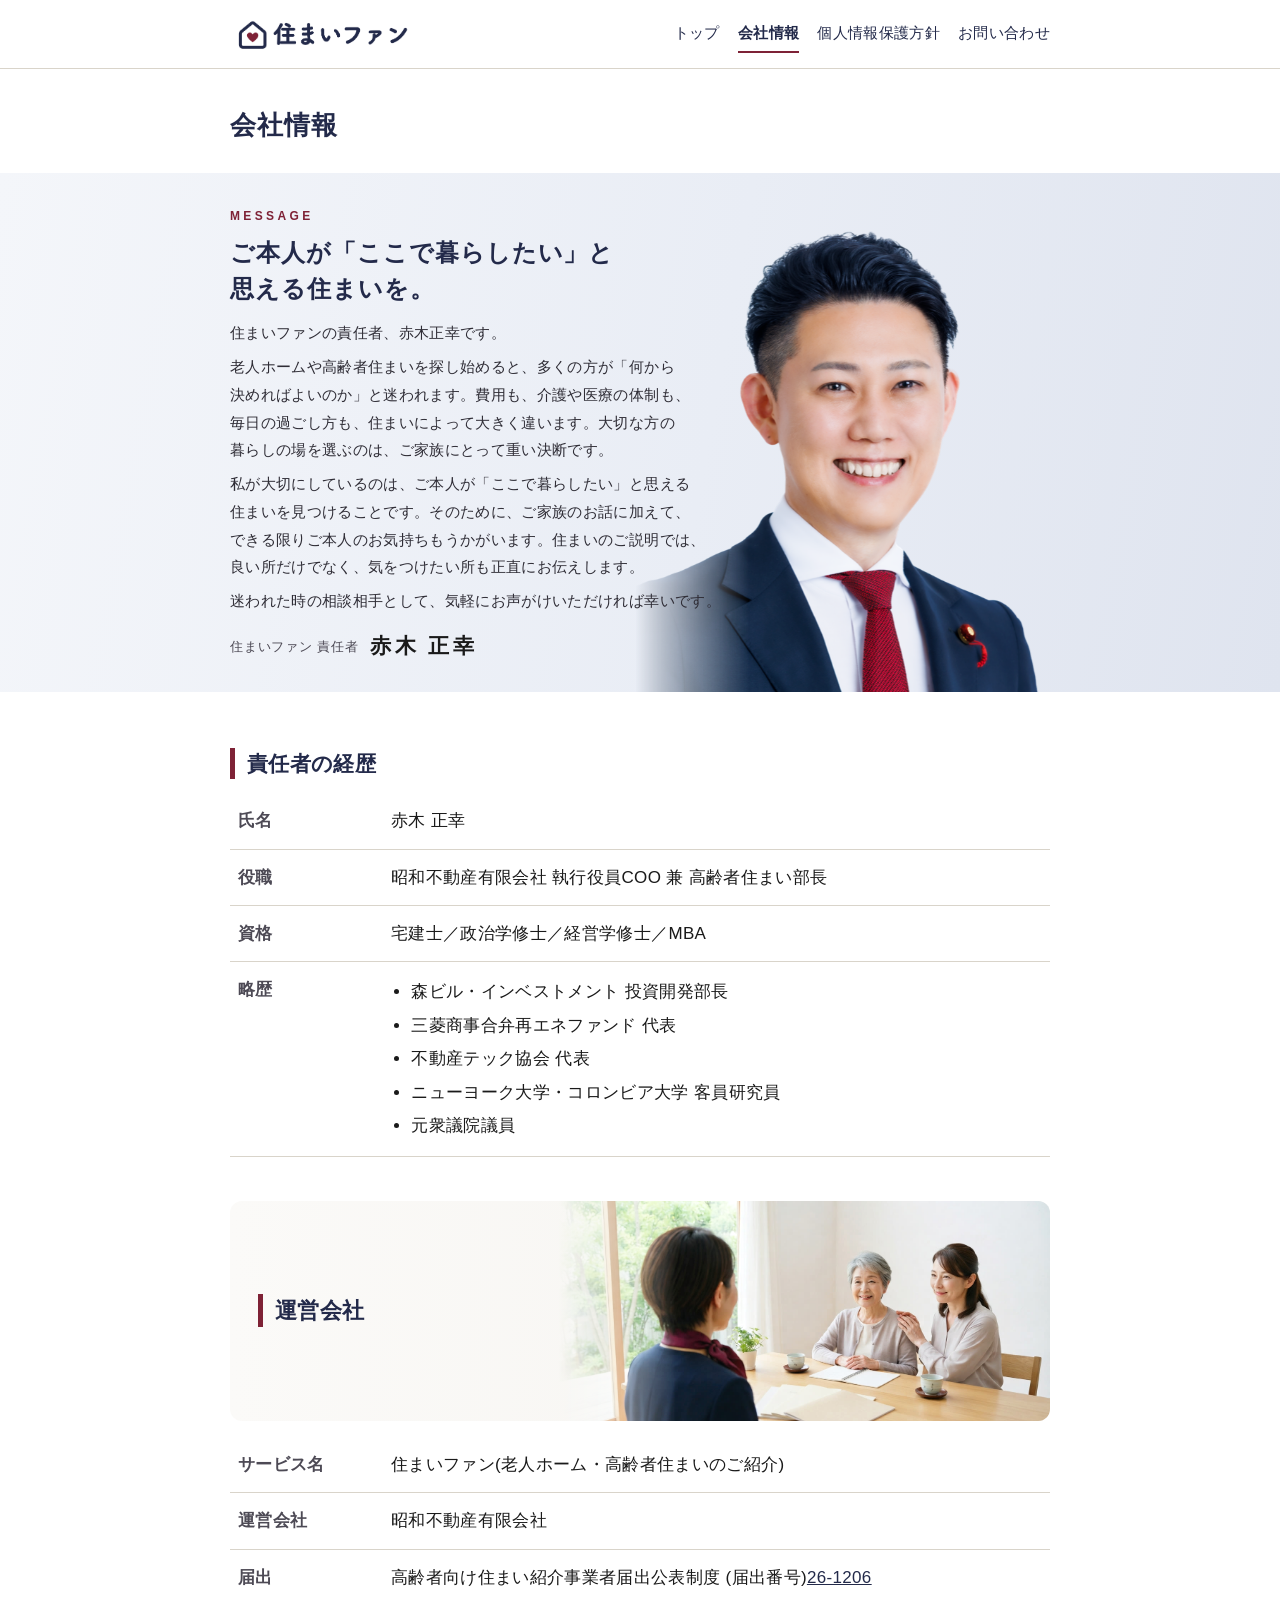
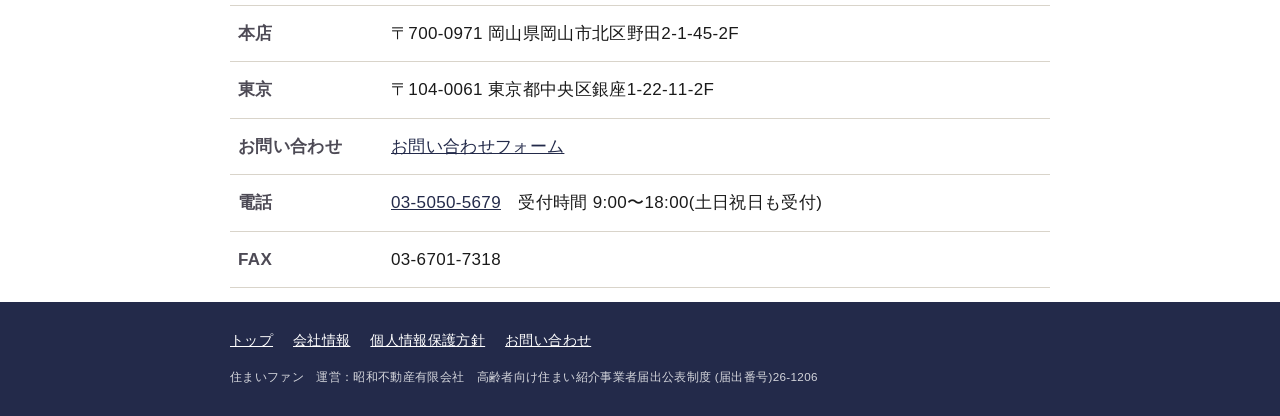
==== commit 82e700ca: "お問い合わせをGoogleフォームに置き換え(トップ・お問い合わせ・個人情報保護方針・会社情報のメール記載をフォームへ) Co-Authored-By: Claude Opus 5.5 <norepl" ====
--- a/company.html
+++ b/company.html
@@ -82,7 +82,7 @@
         <tr><th>届出</th><td>高齢者向け住まい紹介事業者届出公表制度 (届出番号)<a href="https://koujuren.jp/search_details.php?id=1136" target="_blank" rel="noopener">26-1206</a></td></tr>
         <tr><th>本店</th><td>〒700-0971 岡山県岡山市北区野田2-1-45-2F</td></tr>
         <tr><th>東京</th><td>〒104-0061 東京都中央区銀座1-22-11-2F</td></tr>
-        <tr><th>メール</th><td><span data-m="cGoubmFmaWFtdXNAb2ZuaQ==">(メールアドレスは、ブラウザのJavaScriptを有効にすると表示されます)</span></td></tr>
+        <tr><th>お問い合わせ</th><td><a href="https://docs.google.com/forms/d/e/1FAIpQLSeh4oWzY33jgFecCv-uD6REWzLkGq2Q6xgY2W9wov08D3YMBw/viewform" target="_blank" rel="noopener">お問い合わせフォーム</a></td></tr>
         <tr><th>電話</th><td><a href="tel:0350505679">03-5050-5679</a>　受付時間 9:00〜18:00(土日祝日も受付)</td></tr>
         <tr><th>FAX</th><td>03-6701-7318</td></tr>
       </table>
